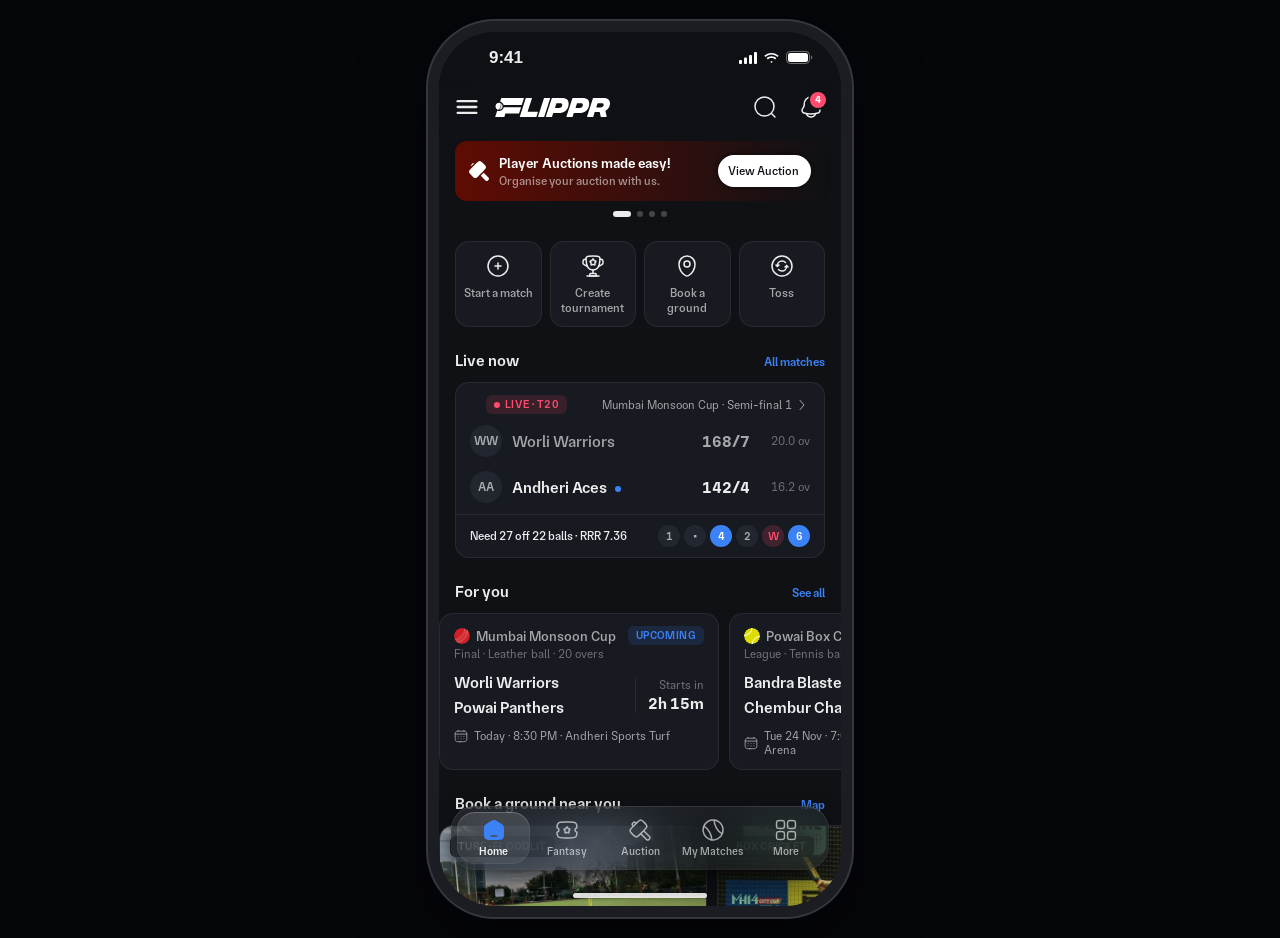
==== index.html @ e6b55e7e "Flippr Home redesign (dark) + v1 replica, static demo" ====
<!doctype html>
<html lang="en">
<head>
<meta charset="utf-8">
<meta name="viewport" content="width=device-width, initial-scale=1, viewport-fit=cover">
<meta name="theme-color" content="#0F1115">
<title>Flippr</title>
<script>if(location.search.includes('shot'))document.documentElement.classList.add('shot')</script>
<link rel="stylesheet" href="css/base.css">
<link rel="stylesheet" href="css/home.css">
</head>
<body>
<div class="stage"><div class="phone"><div class="screen" id="screen">

  <!-- views: each fragment is loaded from screens/<name>.html -->
  <main class="view" id="v-home" data-title="" data-src="screens/home.html"></main>

  <header class="header" id="header">
    <div class="hrow">
      <button class="hbtn menu" id="menuBtn" aria-label="Open menu"><i class="ic" style="--m:url(../icons/Menu.svg)"></i></button>
      <button class="hbtn hback" id="backBtn" aria-label="Back"><i class="ic" style="--m:url(../icons/alt-arrow-left-linear.svg)"></i></button>
      <img class="hlogo" id="hLogo" src="img/flippr-logo-white.svg" alt="FLIPPR">
      <span class="htitle" id="hTitle" hidden></span>
      <span class="hgrow"></span>
      <button class="hbtn" aria-label="Search"><i class="ic" style="--m:url(../icons/Search.svg)"></i></button>
      <button class="hbtn" aria-label="Notifications"><i class="ic" style="--m:url(../icons/Bell.svg)"></i><span class="badge num">4</span></button>
    </div>
  </header>

  <div class="statusbar" aria-hidden="true">
    <span class="sb-time">9:41</span>
    <span class="sb-right">
      <svg width="18" height="12" viewBox="0 0 18 12"><rect x="0" y="8" width="3" height="4" rx="1" fill="#fff"/><rect x="5" y="5.5" width="3" height="6.5" rx="1" fill="#fff"/><rect x="10" y="3" width="3" height="9" rx="1" fill="#fff"/><rect x="15" y="0" width="3" height="12" rx="1" fill="#fff"/></svg>
      <svg width="17" height="12" viewBox="0 0 17 12"><path fill="#fff" d="M8.5 2.6c2.3 0 4.4.9 6 2.4l1.2-1.2C13.8 1.9 11.3.9 8.5.9S3.2 1.9 1.3 3.8l1.2 1.2c1.6-1.5 3.7-2.4 6-2.4zm0 3.4c1.4 0 2.6.5 3.6 1.4l1.2-1.2c-1.2-1.2-2.9-1.9-4.8-1.9s-3.6.7-4.8 1.9l1.2 1.2c1-.9 2.2-1.4 3.6-1.4zm0 3.3c.5 0 1 .2 1.3.5L8.5 11.1 7.2 9.8c.3-.3.8-.5 1.3-.5z"/></svg>
      <svg width="27" height="13" viewBox="0 0 27 13"><rect x=".5" y=".5" width="23" height="12" rx="3.8" fill="none" stroke="#fff" stroke-opacity=".4"/><rect x="2" y="2" width="20" height="9" rx="2.5" fill="#fff"/><path d="M25 4.5v4c.8-.3 1.3-1.1 1.3-2s-.5-1.7-1.3-2z" fill="#fff" fill-opacity=".4"/></svg>
    </span>
  </div>

  <div class="navwrap">
    <nav class="navbar" id="navbar">
      <span class="nav-ind" id="navInd"></span>
      <a class="nav-item" href="#home" data-i="0"><i class="ic o" style="--m:url(../icons/Home.svg)"></i><i class="ic f" style="--m:url(../icons/FilledHome.svg)"></i><span>Home</span></a>
      <a class="nav-item" href="#fantasy" data-i="1"><i class="ic o" style="--m:url(../icons/Fantsy.svg)"></i><i class="ic f" style="--m:url(../icons/FilledFantasy.svg)"></i><span>Fantasy</span></a>
      <a class="nav-item" href="#auction" data-i="2"><i class="ic o" style="--m:url(../icons/Auction.svg)"></i><i class="ic f" style="--m:url(../icons/Auction_Filled.svg)"></i><span>Auction</span></a>
      <a class="nav-item" href="#matches" data-i="3"><i class="ic o" style="--m:url(../icons/MyMatches.svg)"></i><i class="ic f" style="--m:url(../icons/FilledMyMatches.svg)"></i><span>My Matches</span></a>
      <a class="nav-item" href="#more" data-i="4"><i class="ic o" style="--m:url(../icons/widget-linear.svg)"></i><i class="ic f" style="--m:url(../icons/widget-bold.svg)"></i><span>More</span></a>
    </nav>
  </div>

  <div class="scrim" id="scrim"></div>
  <aside class="drawer" id="drawer" data-src="screens/drawer.html"></aside>
  <div class="toast" id="toast"></div>
  <div class="home-indicator" aria-hidden="true"></div>
</div></div></div>
<script src="js/app.js"></script>
</body>
</html>
---- css/base.css ----
@font-face{font-family:"TASA";src:url(../fonts/TASAOrbiterText-Regular.otf) format("opentype");font-weight:400;font-display:block}
@font-face{font-family:"TASA";src:url(../fonts/TASAOrbiterText-Medium.otf) format("opentype");font-weight:500;font-display:block}
@font-face{font-family:"TASA";src:url(../fonts/TASAOrbiterText-SemiBold.otf) format("opentype");font-weight:600;font-display:block}
@font-face{font-family:"TASA";src:url(../fonts/TASAOrbiterText-Bold.otf) format("opentype");font-weight:700;font-display:block}
:root{
  /* 3 elevation levels (dark) */
  --l0:#0F1115; --l1:#171A21; --l2:#22262F;
  --line:rgba(255,255,255,.07);
  --t1:rgba(255,255,255,.92); --t2:rgba(255,255,255,.62); --t3:rgba(255,255,255,.40);
  /* ONE accent (app dark-mode primary) + semantic status only */
  --accent:#3B82F6; --accent-soft:rgba(59,130,246,.14);
  --live:#FF4C6E; --won:#38C793;
  /* 4-size type scale */
  --fs-s:12px; --fs-m:14px; --fs-l:16px; --fs-xl:22px;
  /* tight radii */
  --r-s:6px; --r-m:10px; --r-l:14px;
  --top:47px; --bottom:34px;
}
*{box-sizing:border-box;margin:0;padding:0}
html,body{height:100%}
body{background:#05060A;font-family:"TASA",system-ui,sans-serif;color:var(--t1);font-size:var(--fs-m);-webkit-font-smoothing:antialiased;-webkit-tap-highlight-color:transparent}
a{color:inherit;text-decoration:none} button{font:inherit;color:inherit;background:none;border:0;cursor:pointer} img{display:block}
.num{font-variant-numeric:tabular-nums lining-nums}
.stage{min-height:100%;display:flex;align-items:center;justify-content:center;padding:32px 16px}
.phone{width:402px;height:874px;border-radius:56px;position:relative;box-shadow:0 0 0 11px #1b1d22,0 0 0 13px #34373e,0 30px 80px rgba(0,0,0,.6)}
.screen{position:absolute;inset:0;border-radius:56px;overflow:hidden;background:var(--l0);isolation:isolate}
@media (max-width:500px){body{background:var(--l0)}.stage{padding:0;display:block;height:100%}.phone{width:100%;height:100%;border-radius:0;box-shadow:none}.screen{border-radius:0}.statusbar,.home-indicator{display:none}:root{--top:max(env(safe-area-inset-top),12px);--bottom:max(env(safe-area-inset-bottom),8px)}}
html.shot .stage{padding:0;display:block} html.shot .phone,html.shot .screen{border-radius:0;box-shadow:none}
.statusbar{position:absolute;top:0;left:0;right:0;height:47px;z-index:40;display:flex;align-items:center;justify-content:space-between;padding:4px 28px 0 50px;font-family:-apple-system,"SF Pro Text","Helvetica Neue",sans-serif;pointer-events:none}
.sb-time{font-size:17px;font-weight:600}.sb-right{display:flex;gap:6px;align-items:center}
.home-indicator{position:absolute;bottom:8px;left:50%;transform:translateX(-50%);width:134px;height:5px;border-radius:3px;background:rgba(255,255,255,.85);z-index:41}
/* icon: <i class="ic" style="--m:url(icons/NAME.svg)"></i> — tinted by currentColor */
.ic{display:inline-block;flex:none;width:20px;height:20px;background:currentColor;-webkit-mask:var(--m) center/contain no-repeat;mask:var(--m) center/contain no-repeat}
.ic.s14{width:14px;height:14px}.ic.s16{width:16px;height:16px}.ic.s24{width:24px;height:24px}
/* views */
.view{position:absolute;inset:0;overflow-y:auto;overflow-x:hidden;scrollbar-width:none;display:none;padding:calc(var(--top) + 56px) 0 calc(var(--bottom) + 104px)}
.view::-webkit-scrollbar{display:none}
.view.on{display:block;animation:vfade .18s ease-out}
@keyframes vfade{from{opacity:.4}to{opacity:1}}
/* glass header */
.header{position:absolute;top:0;left:0;right:0;z-index:30;padding-top:var(--top);background:linear-gradient(to bottom,rgba(15,17,21,.94),rgba(15,17,21,.72));backdrop-filter:blur(20px) saturate(1.4);-webkit-backdrop-filter:blur(20px) saturate(1.4);border-bottom:1px solid transparent;transition:border-color .2s}
.header.scrolled{border-bottom-color:var(--line)}
.hrow{height:56px;display:flex;align-items:center;padding:0 8px 0 6px;gap:2px}
.hbtn{width:44px;height:44px;border-radius:50%;display:flex;align-items:center;justify-content:center;position:relative;color:var(--t1);flex:none}
.hbtn .ic{width:24px;height:24px}.hbtn.menu .ic{width:28px;height:28px}
.hbtn .badge{position:absolute;top:7px;right:7px;min-width:16px;height:16px;padding:0 4px;border-radius:8px;background:var(--live);color:#fff;font-size:10px;font-weight:700;line-height:16px;text-align:center;box-shadow:0 0 0 2px var(--l0)}
.hlogo{height:19px;margin-left:4px}.htitle{font-size:var(--fs-xl);font-weight:700;margin-left:4px}.hgrow{flex:1}
.hback{display:none}.header.sub .hback{display:flex}.header.sub .menu{display:none}
/* shared building blocks (use these in every screen) */
.sec{margin-top:24px}
.sec-h{display:flex;align-items:baseline;justify-content:space-between;padding:0 16px;margin-bottom:12px}
.sec-h h2{font-size:var(--fs-l);font-weight:600}
.sec-h a{font-size:var(--fs-s);font-weight:600;color:var(--accent)}
.hscroll{display:flex;gap:10px;overflow-x:auto;padding:0 16px;scroll-snap-type:x mandatory;scrollbar-width:none}
.hscroll::-webkit-scrollbar{display:none}.hscroll>*{scroll-snap-align:start;flex:none}.hscroll::after{content:"";flex:0 0 6px}
.card{background:var(--l1);border-radius:var(--r-l);border:1px solid var(--line)}
.raised{background:var(--l2)}
.meta{font-size:var(--fs-s);color:var(--t2)}.muted{color:var(--t3)}.pad{padding:0 16px}
.pill{display:inline-flex;align-items:center;gap:5px;padding:3px 8px;border-radius:var(--r-s);font-size:11px;font-weight:600;letter-spacing:.4px;background:var(--accent-soft);color:var(--accent)}
.pill.live{background:rgba(255,76,110,.14);color:var(--live)}
.pill.live::before{content:"";width:6px;height:6px;border-radius:50%;background:currentColor;animation:pulse 1.6s ease-in-out infinite}
.pill.done{background:rgba(56,199,147,.14);color:var(--won)}
@keyframes pulse{50%{opacity:.35}}
.btn{display:inline-flex;align-items:center;justify-content:center;gap:6px;height:36px;padding:0 14px;border-radius:var(--r-m);background:var(--accent);color:#fff;font-size:var(--fs-m);font-weight:600}
.btn.ghost{background:var(--l2);color:var(--t1)}.btn.sm{height:30px;padding:0 12px;font-size:var(--fs-s)}
.btn.block{display:flex;width:calc(100% - 32px);margin:0 16px}
.chips{display:flex;gap:8px;padding:0 16px;overflow-x:auto;scrollbar-width:none}
.chips button{flex:none;height:32px;padding:0 14px;border-radius:16px;background:var(--l1);border:1px solid var(--line);font-size:var(--fs-s);font-weight:600;color:var(--t2)}
.chips button.on{background:var(--t1);color:var(--l0);border-color:transparent}
.seg{display:flex;margin:0 16px;padding:3px;border-radius:var(--r-m);background:var(--l1);border:1px solid var(--line)}
.seg button{flex:1;height:34px;border-radius:8px;font-size:var(--fs-m);font-weight:600;color:var(--t2)}.seg button.on{background:var(--l2);color:var(--t1)}
.list{margin:0 16px;overflow:hidden}
.row{display:flex;align-items:center;gap:12px;padding:12px 14px}.row+.row{border-top:1px solid var(--line)}
.row .lead{width:40px;height:40px;border-radius:var(--r-m);background:var(--l2);display:flex;align-items:center;justify-content:center;flex:none;color:var(--t1)}
.row .lead.round{border-radius:50%;overflow:hidden}.row .lead img{width:100%;height:100%;object-fit:cover}
.row .mid{flex:1;min-width:0}
.row .mid b{display:block;font-size:var(--fs-m);font-weight:600;white-space:nowrap;overflow:hidden;text-overflow:ellipsis}
.row .mid span{display:block;font-size:var(--fs-s);color:var(--t2);margin-top:2px;white-space:nowrap;overflow:hidden;text-overflow:ellipsis}
.row .end{text-align:right;flex:none}.row .end b{display:block;font-size:var(--fs-m);font-weight:600}.row .end span{display:block;font-size:var(--fs-s);color:var(--t2);margin-top:2px}
.row .chev{color:var(--t3)}
.ini{width:32px;height:32px;border-radius:50%;background:var(--l2);display:flex;align-items:center;justify-content:center;font-size:var(--fs-s);font-weight:600;color:var(--t2);flex:none}
/* floating liquid-glass navbar */
.navwrap{position:absolute;left:12px;right:12px;bottom:calc(var(--bottom) + 2px);z-index:35}
.navbar{position:relative;height:64px;border-radius:24px;display:flex;align-items:stretch;padding:6px;isolation:isolate;
  background:linear-gradient(180deg,rgba(255,255,255,.10),rgba(255,255,255,.03) 45%,rgba(255,255,255,.05));
  backdrop-filter:blur(22px) saturate(1.8);-webkit-backdrop-filter:blur(22px) saturate(1.8);
  box-shadow:inset 0 1px 0 rgba(255,255,255,.18),inset 0 0 0 1px rgba(255,255,255,.08),0 18px 40px -12px rgba(0,0,0,.85),0 2px 10px rgba(0,0,0,.35)}
.navbar::before{content:"";position:absolute;inset:0;border-radius:inherit;background:rgba(18,20,26,.55);z-index:-1}
.nav-ind{position:absolute;top:6px;bottom:6px;left:6px;width:calc((100% - 12px)/5);border-radius:18px;background:linear-gradient(180deg,rgba(255,255,255,.14),rgba(255,255,255,.06));box-shadow:inset 0 1px 0 rgba(255,255,255,.16),inset 0 0 0 1px rgba(255,255,255,.06);transition:transform .38s cubic-bezier(.3,1.35,.5,1)}
.nav-item{position:relative;flex:1;display:flex;flex-direction:column;align-items:center;justify-content:center;gap:3px;color:var(--t2);font-size:11px;font-weight:500}
.nav-item .ic{width:24px;height:24px}.nav-item .ic.f{display:none}
.nav-item.on{color:var(--t1);font-weight:600}.nav-item.on .ic.o{display:none}.nav-item.on .ic.f{display:inline-block;color:var(--accent)}
/* drawer */
.scrim{position:absolute;inset:0;z-index:50;background:rgba(0,0,0,.55);opacity:0;pointer-events:none;transition:opacity .25s}
.drawer{position:absolute;top:0;bottom:0;left:0;width:304px;z-index:51;background:var(--l1);border-right:1px solid var(--line);transform:translateX(-102%);transition:transform .3s cubic-bezier(.2,.8,.2,1);overflow-y:auto;scrollbar-width:none;padding:calc(var(--top) + 12px) 0 calc(var(--bottom) + 16px)}
.drawer::-webkit-scrollbar{display:none}
.drawer-open .scrim{opacity:1;pointer-events:auto}.drawer-open .drawer{transform:none}
.toast{position:absolute;left:50%;bottom:calc(var(--bottom) + 84px);transform:translate(-50%,8px);z-index:60;padding:10px 14px;border-radius:var(--r-m);background:var(--l2);border:1px solid var(--line);font-size:var(--fs-s);font-weight:500;opacity:0;pointer-events:none;transition:opacity .2s,transform .2s;white-space:nowrap}
.toast.on{opacity:1;transform:translate(-50%,0)}
@media (max-width:500px){.statusbar,.home-indicator{display:none}}
---- css/home.css ----
/* ---------- banner carousel: existing app banner style, 60px, all same size ---------- */
.carousel{margin-top:6px}
.slides{display:flex;overflow-x:auto;scroll-snap-type:x mandatory;scrollbar-width:none}
.slides::-webkit-scrollbar{display:none}
.slide{flex:0 0 100%;scroll-snap-align:center;scroll-snap-stop:always;padding:0 16px}
.banner{display:flex;align-items:center;height:60px;padding:0 14px 0 12px;border-radius:12px;box-shadow:0 2px 4px rgba(0,0,0,.25)}
.banner .bi{width:24px;height:24px;background:#fff}
.banner .bt{flex:1;min-width:0;margin:0 8px}
.banner .b1{font-size:var(--fs-m);font-weight:600;line-height:20px;color:#fff;white-space:nowrap;overflow:hidden;text-overflow:ellipsis}
.banner .b2{font-size:var(--fs-s);font-weight:500;line-height:16px;color:rgba(255,255,255,.55);white-space:nowrap;overflow:hidden;text-overflow:ellipsis}
.banner .bb{flex:none;padding:8px 12px 8px 10px;border-radius:24px;background:#fff;color:#0E1015;font-size:var(--fs-s);font-weight:500;line-height:16px;box-shadow:0 0 4px 1px rgba(0,0,0,.5)}
.bn-auction{background:linear-gradient(to right,#5F0C02,#0F1115)}
.bn-fantasy{background:linear-gradient(to right,#0B4A2C,#0F1115)}
.bn-hisaab{background:linear-gradient(to right,#0A3592,#0F1115)}
.bn-ai{background:linear-gradient(to right,#3A1B6E,#0F1115)}
.dots{display:flex;justify-content:center;gap:6px;margin-top:10px}
.dots i{width:6px;height:6px;border-radius:3px;background:rgba(255,255,255,.22);transition:width .25s,background .25s}
.dots i.on{width:18px;background:var(--t1)}

/* ---------- quick actions ---------- */
.qa{display:grid;grid-template-columns:repeat(4,1fr);gap:8px;padding:0 16px}
.qa a{display:flex;flex-direction:column;align-items:center;gap:8px;padding:12px 4px 10px;font-size:var(--fs-s);font-weight:500;color:var(--t2);text-align:center;line-height:15px}
.qa .ic{width:24px;height:24px;color:var(--t1)}

/* ---------- live scorecard ---------- */
.live{margin:0 16px;overflow:hidden}
.live-top{display:flex;align-items:center;justify-content:space-between;gap:8px;padding:12px 14px 4px}
.live-top .meta{display:flex;align-items:center;gap:2px;min-width:0;white-space:nowrap;overflow:hidden}
.trow{display:flex;align-items:center;gap:10px;padding:7px 14px}
.trow .nm{flex:1;min-width:0;font-size:var(--fs-l);font-weight:500;color:var(--t2);white-space:nowrap;overflow:hidden;text-overflow:ellipsis}
.trow.bat .nm{color:var(--t1);font-weight:600}
.trow.bat .nm::after{content:"";display:inline-block;width:6px;height:6px;border-radius:50%;background:var(--accent);margin-left:8px;vertical-align:middle}
.sc{font-size:var(--fs-l);font-weight:700;color:var(--t2)} .trow.bat .sc{color:var(--t1)}
.ov{font-size:var(--fs-s);color:var(--t3);width:50px;text-align:right}
.live-foot{display:flex;align-items:center;justify-content:space-between;gap:8px;padding:10px 14px;margin-top:4px;border-top:1px solid var(--line)}
.live-foot .eq{font-size:var(--fs-s);color:var(--t1);font-weight:500}
.balls{display:flex;gap:4px}
.balls span{width:22px;height:22px;border-radius:50%;background:var(--l2);font-size:11px;font-weight:600;display:flex;align-items:center;justify-content:center;color:var(--t2)}
.balls .b4,.balls .b6{background:var(--accent);color:#fff}
.balls .bw{background:rgba(255,76,110,.18);color:var(--live)}

/* ---------- upcoming match cards ---------- */
.mc{width:280px;padding:12px 14px}
.mc-top{display:flex;align-items:center;gap:6px}
.mc-top img{width:16px;height:16px}
.mc-top .tn{flex:1;min-width:0;font-size:var(--fs-m);font-weight:500;color:var(--t2);white-space:nowrap;overflow:hidden;text-overflow:ellipsis}
.mc .tags{font-size:var(--fs-s);color:var(--t3);margin-top:2px}
.mc-body{display:flex;align-items:center;margin-top:12px}
.mc-teams{flex:1;min-width:0}
.mc-teams div{font-size:var(--fs-l);font-weight:600;white-space:nowrap;overflow:hidden;text-overflow:ellipsis}
.mc-teams div+div{margin-top:6px}
.mc-cd{text-align:right;padding-left:12px;border-left:1px solid var(--line);margin-left:12px}
.mc-cd .k{font-size:var(--fs-s);color:var(--t3)} .mc-cd .v{font-size:var(--fs-l);font-weight:700;margin-top:2px}
.mc .when{display:flex;align-items:center;gap:6px;margin-top:12px;font-size:var(--fs-s);color:var(--t2)}

/* ---------- near you: bookable slots ---------- */
.venue{width:268px;overflow:hidden}
.venue .ph{position:relative;height:132px;background:var(--l2)}
.venue .ph img{width:100%;height:100%;object-fit:cover}
.chip-ov{position:absolute;left:10px;top:10px;padding:4px 8px;border-radius:var(--r-s);background:rgba(10,11,14,.78);font-size:11px;font-weight:600;letter-spacing:.3px}
.venue .vb{padding:12px}
.venue .vn{display:flex;justify-content:space-between;align-items:baseline;gap:8px;font-size:var(--fs-l);font-weight:600}
.venue .vn span{white-space:nowrap;overflow:hidden;text-overflow:ellipsis}
.venue .vn .num{font-size:var(--fs-m);flex:none}
.venue .vn .num small{font-size:var(--fs-s);color:var(--t3);font-weight:500}
.venue .vm{font-size:var(--fs-s);color:var(--t2);margin-top:2px}
.slots{display:flex;gap:6px;margin-top:10px}
.slots button{padding:6px 9px;border-radius:var(--r-s);background:var(--l2);font-size:var(--fs-s);font-weight:600;color:var(--t1)}
.slots button[disabled]{color:var(--t3);text-decoration:line-through;cursor:default}
.slots button.sel{background:var(--accent);color:#fff}

/* ---------- AI highlights ---------- */
.hl{width:136px;height:184px;border-radius:var(--r-l);overflow:hidden;position:relative;background:var(--l1)}
.hl img{width:100%;height:100%;object-fit:cover}
.hl::after{content:"";position:absolute;inset:0;background:linear-gradient(to top,rgba(0,0,0,.85),rgba(0,0,0,0) 58%)}
.hl .cap{position:absolute;left:10px;right:10px;bottom:10px;z-index:1}
.hl .cap b{display:block;font-size:var(--fs-s);font-weight:600;line-height:15px}
.hl .cap span{display:block;font-size:11px;color:rgba(255,255,255,.65);margin-top:2px}
.hl .dur{position:absolute;top:8px;left:8px;z-index:1;display:flex;align-items:center;gap:3px;padding:3px 6px 3px 4px;border-radius:var(--r-s);background:rgba(0,0,0,.62);font-size:11px;font-weight:600}
.hl .dur .ic{width:12px;height:12px}
.hl.make{display:flex;flex-direction:column;justify-content:space-between;padding:12px;border:1px solid var(--line)}
.hl.make::after{display:none}
.hl.make>.ic{width:28px;height:28px;color:var(--accent)}
.hl.make b{font-size:var(--fs-m);font-weight:600;line-height:19px;display:block}
.hl.make span{font-size:var(--fs-s);color:var(--t2);line-height:16px;display:block;margin-top:4px}
.hl.make em{font-style:normal;font-size:var(--fs-s);font-weight:600;color:var(--accent)}

/* ---------- tournaments ---------- */
.tour .lead{color:var(--accent)}
.tour .end b{font-size:var(--fs-m)}
.tour .end span.left{color:var(--accent);font-weight:600}

/* ---------- players ---------- */
.pl{width:132px;padding:14px 10px 12px;display:flex;flex-direction:column;align-items:center;text-align:center}
.pl img{width:64px;height:64px;border-radius:50%;object-fit:cover;box-shadow:0 0 0 1px var(--line)}
.pl b{font-size:var(--fs-m);font-weight:600;margin-top:10px;white-space:nowrap;overflow:hidden;text-overflow:ellipsis;width:100%}
.pl span{font-size:var(--fs-s);color:var(--t2);margin-top:2px}
.follow{margin-top:12px;width:100%;height:30px;border-radius:var(--r-m);border:1px solid var(--accent);color:var(--accent);font-size:var(--fs-s);font-weight:600;display:flex;align-items:center;justify-content:center;gap:4px;transition:background .15s,color .15s}
.follow.on{background:var(--accent);color:#fff}

/* ---------- circle feed ---------- */
.feed .lead.round{width:36px;height:36px}
.feed .mid p{font-size:var(--fs-m);line-height:19px;color:var(--t2)}
.feed .mid p b{display:inline;color:var(--t1);font-weight:600}
.feed .t{font-size:var(--fs-s);color:var(--t3);align-self:flex-start;margin-top:2px}

/* ---------- drawer ---------- */
.dr-head{display:flex;align-items:center;gap:12px;padding:0 16px 16px}
.dr-head img{width:56px;height:56px;border-radius:50%;object-fit:cover}
.dr-head b{display:block;font-size:var(--fs-l);font-weight:600}
.dr-head span{display:block;font-size:var(--fs-s);color:var(--t2);margin-top:2px}
.dr-head a{display:inline-flex;align-items:center;gap:2px;margin-top:6px;font-size:var(--fs-s);font-weight:600;color:var(--accent)}
.complete{margin:0 16px 12px;padding:12px;border-radius:var(--r-m);background:var(--l2)}
.complete .t{display:flex;justify-content:space-between;font-size:var(--fs-s);font-weight:600}
.complete p{font-size:var(--fs-s);color:var(--t2);margin-top:4px}
.bar{height:4px;border-radius:2px;background:rgba(255,255,255,.1);margin-top:8px;overflow:hidden}
.bar i{display:block;height:100%;background:var(--accent);border-radius:2px}
.dr-sec{padding:6px 0;border-top:1px solid var(--line)}
.dr-sec h6{font-size:11px;font-weight:600;letter-spacing:.6px;color:var(--t3);padding:10px 20px 4px;text-transform:uppercase}
.dr-item{display:flex;align-items:center;gap:14px;padding:11px 20px;font-size:var(--fs-m);font-weight:500}
.dr-item .ic{color:var(--t2)}
.dr-item em{margin-left:auto;font-style:normal;font-size:var(--fs-s);color:var(--t3)}
.dr-item em.acc{color:var(--accent);font-weight:600}
.dr-item.out,.dr-item.out .ic{color:var(--live)}
.ver{padding:10px 20px 0;font-size:var(--fs-s);color:var(--t3)}
.bn-fantasy,.bn-hisaab,.bn-ai{background:linear-gradient(to right,#0A3592,#0F1115)}
@media(prefers-reduced-motion:reduce){*,*::before,*::after{animation:none!important;transition:none!important;scroll-behavior:auto!important}}
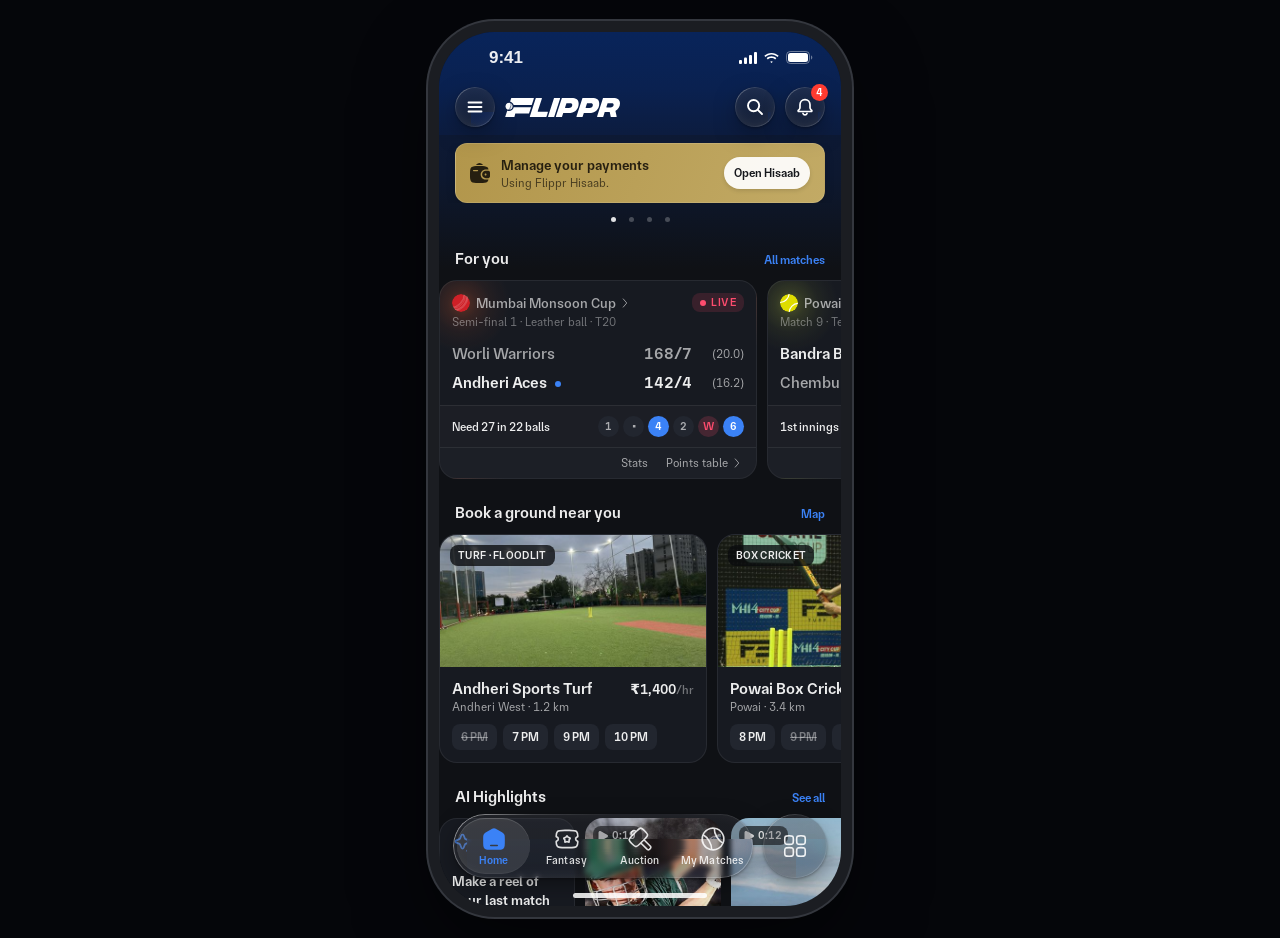
==== commit b51b46e7: "Home pass 3: iOS 26 split glass tab bar, glass header buttons, gradient header, coloured banners, Fo" ====
--- a/index.html
+++ b/index.html
@@ -3,8 +3,9 @@
 <head>
 <meta charset="utf-8">
 <meta name="viewport" content="width=device-width, initial-scale=1, viewport-fit=cover">
-<meta name="theme-color" content="#0F1115">
+<meta name="theme-color" content="#08245A">
 <title>Flippr</title>
+<link rel="icon" href="data:,">
 <script>if(location.search.includes('shot'))document.documentElement.classList.add('shot')</script>
 <link rel="stylesheet" href="css/base.css">
 <link rel="stylesheet" href="css/home.css">
@@ -17,13 +18,16 @@
 
   <header class="header" id="header">
     <div class="hrow">
-      <button class="hbtn menu" id="menuBtn" aria-label="Open menu"><i class="ic" style="--m:url(../icons/Menu.svg)"></i></button>
-      <button class="hbtn hback" id="backBtn" aria-label="Back"><i class="ic" style="--m:url(../icons/alt-arrow-left-linear.svg)"></i></button>
+      <!-- iOS 26 bar buttons: SF Symbols-style glyphs (line.3.horizontal, magnifyingglass, bell) in glass circles -->
+      <button class="hbtn glass menu" id="menuBtn" aria-label="Open menu" data-lens="14" data-edge="12" data-blur="1.6"><svg viewBox="0 0 20 20" fill="none" stroke="currentColor" stroke-width="1.8" stroke-linecap="round"><path d="M3.5 5.5h13M3.5 10h13M3.5 14.5h13"/></svg></button>
+      <button class="hbtn glass hback" id="backBtn" aria-label="Back" data-lens="14" data-edge="12" data-blur="1.6"><svg viewBox="0 0 20 20" fill="none" stroke="currentColor" stroke-width="2" stroke-linecap="round" stroke-linejoin="round"><path d="M12.5 3.5 6 10l6.5 6.5"/></svg></button>
       <img class="hlogo" id="hLogo" src="img/flippr-logo-white.svg" alt="FLIPPR">
       <span class="htitle" id="hTitle" hidden></span>
       <span class="hgrow"></span>
-      <button class="hbtn" aria-label="Search"><i class="ic" style="--m:url(../icons/Search.svg)"></i></button>
-      <button class="hbtn" aria-label="Notifications"><i class="ic" style="--m:url(../icons/Bell.svg)"></i><span class="badge num">4</span></button>
+      <div class="hacts">
+        <button class="hbtn glass" aria-label="Search" data-lens="14" data-edge="12" data-blur="1.6"><svg viewBox="0 0 20 20" fill="none" stroke="currentColor" stroke-width="1.9" stroke-linecap="round"><circle cx="8.6" cy="8.6" r="5.6"/><path d="m12.8 12.8 4.2 4.2"/></svg></button>
+        <button class="hbtn glass" aria-label="Notifications" data-lens="14" data-edge="12" data-blur="1.6"><svg viewBox="0 0 20 20" fill="none" stroke="currentColor" stroke-width="1.7" stroke-linejoin="round" stroke-linecap="round"><path d="M10 2.6c-2.9 0-5 2.2-5 5.1v2.9c0 .7-.3 1.4-.8 1.9l-.9.9c-.4.4-.1 1.1.5 1.1h12.4c.6 0 .9-.7.5-1.1l-.9-.9c-.5-.5-.8-1.2-.8-1.9V7.7c0-2.9-2.1-5.1-5-5.1z"/><path d="M8 16.4c.3.9 1.1 1.5 2 1.5s1.7-.6 2-1.5"/></svg><span class="badge num">4</span></button>
+      </div>
     </div>
   </header>
 
@@ -37,14 +41,16 @@
   </div>
 
   <div class="navwrap">
-    <nav class="navbar" id="navbar">
+    <nav class="navbar glass" id="navbar" data-lens="30" data-edge="22" data-blur="2.4">
       <span class="nav-ind" id="navInd"></span>
       <a class="nav-item" href="#home" data-i="0"><i class="ic o" style="--m:url(../icons/Home.svg)"></i><i class="ic f" style="--m:url(../icons/FilledHome.svg)"></i><span>Home</span></a>
       <a class="nav-item" href="#fantasy" data-i="1"><i class="ic o" style="--m:url(../icons/Fantsy.svg)"></i><i class="ic f" style="--m:url(../icons/FilledFantasy.svg)"></i><span>Fantasy</span></a>
       <a class="nav-item" href="#auction" data-i="2"><i class="ic o" style="--m:url(../icons/Auction.svg)"></i><i class="ic f" style="--m:url(../icons/Auction_Filled.svg)"></i><span>Auction</span></a>
       <a class="nav-item" href="#matches" data-i="3"><i class="ic o" style="--m:url(../icons/MyMatches.svg)"></i><i class="ic f" style="--m:url(../icons/FilledMyMatches.svg)"></i><span>My Matches</span></a>
-      <a class="nav-item" href="#more" data-i="4"><i class="ic o" style="--m:url(../icons/widget-linear.svg)"></i><i class="ic f" style="--m:url(../icons/widget-bold.svg)"></i><span>More</span></a>
+
     </nav>
+    <!-- iOS 26 split tab bar: separate glass circle on the trailing side -->
+    <a class="nav-more glass" href="#more" aria-label="More" data-lens="22" data-edge="20" data-blur="2.4"><i class="ic" style="--m:url(../icons/widget-linear.svg)"></i></a>
   </div>
 
   <div class="scrim" id="scrim"></div>
@@ -53,5 +59,6 @@
   <div class="home-indicator" aria-hidden="true"></div>
 </div></div></div>
 <script src="js/app.js"></script>
+<script src="js/glass.js"></script>
 </body>
 </html>
--- a/css/base.css
+++ b/css/base.css
@@ -12,8 +12,8 @@
   --live:#FF4C6E; --won:#38C793;
   /* 4-size type scale */
   --fs-s:12px; --fs-m:14px; --fs-l:16px; --fs-xl:22px;
-  /* tight radii */
-  --r-s:6px; --r-m:10px; --r-l:14px;
+  /* radii (bumped a step: 8/12/18) */
+  --r-s:8px; --r-m:12px; --r-l:18px;
   --top:47px; --bottom:34px;
 }
 *{box-sizing:border-box;margin:0;padding:0}
@@ -38,13 +38,16 @@
 .view.on{display:block;animation:vfade .18s ease-out}
 @keyframes vfade{from{opacity:.4}to{opacity:1}}
 /* glass header */
-.header{position:absolute;top:0;left:0;right:0;z-index:30;padding-top:var(--top);background:linear-gradient(to bottom,rgba(15,17,21,.94),rgba(15,17,21,.72));backdrop-filter:blur(20px) saturate(1.4);-webkit-backdrop-filter:blur(20px) saturate(1.4);border-bottom:1px solid transparent;transition:border-color .2s}
-.header.scrolled{border-bottom-color:var(--line)}
-.hrow{height:56px;display:flex;align-items:center;padding:0 8px 0 6px;gap:2px}
-.hbtn{width:44px;height:44px;border-radius:50%;display:flex;align-items:center;justify-content:center;position:relative;color:var(--t1);flex:none}
-.hbtn .ic{width:24px;height:24px}.hbtn.menu .ic{width:28px;height:28px}
-.hbtn .badge{position:absolute;top:7px;right:7px;min-width:16px;height:16px;padding:0 4px;border-radius:8px;background:var(--live);color:#fff;font-size:10px;font-weight:700;line-height:16px;text-align:center;box-shadow:0 0 0 2px var(--l0)}
-.hlogo{height:19px;margin-left:4px}.htitle{font-size:var(--fs-xl);font-weight:700;margin-left:4px}.hgrow{flex:1}
+.header{position:absolute;top:0;left:0;right:0;z-index:30;padding-top:var(--top);background:linear-gradient(180deg,#08245A 0%,#0A2150 55%,#0C1C3F 100%);transition:box-shadow .2s}
+.header.scrolled{box-shadow:0 1px 0 rgba(255,255,255,.06),0 10px 24px -12px rgba(0,0,0,.6)}
+/* scroll-under tail: continues the header blue into the page and scrolls away (AppGradients.headerHomeScrollUnder, dark) */
+#v-home{background:linear-gradient(180deg,#0C1C3F 0,#0D1830 calc(var(--top) + 96px),#0F1115 calc(var(--top) + 190px)) no-repeat;background-attachment:local}
+.hrow{height:56px;display:flex;align-items:center;padding:0 16px;gap:10px}
+.hbtn{width:40px;height:40px;border-radius:50%;display:flex;align-items:center;justify-content:center;position:relative;color:#fff;flex:none}
+.hbtn svg{width:20px;height:20px;display:block}
+.hbtn .badge{position:absolute;top:-3px;right:-3px;min-width:17px;height:17px;padding:0 5px;border-radius:9px;background:#FF3B30;color:#fff;font-size:11px;font-weight:600;line-height:17px;text-align:center;z-index:3}
+.hacts{display:flex;gap:10px}
+.hlogo{height:19px}.htitle{font-size:var(--fs-xl);font-weight:700;margin-left:4px}.hgrow{flex:1}
 .hback{display:none}.header.sub .hback{display:flex}.header.sub .menu{display:none}
 /* shared building blocks (use these in every screen) */
 .sec{margin-top:24px}
@@ -79,22 +82,37 @@
 .row .end{text-align:right;flex:none}.row .end b{display:block;font-size:var(--fs-m);font-weight:600}.row .end span{display:block;font-size:var(--fs-s);color:var(--t2);margin-top:2px}
 .row .chev{color:var(--t3)}
 .ini{width:32px;height:32px;border-radius:50%;background:var(--l2);display:flex;align-items:center;justify-content:center;font-size:var(--fs-s);font-weight:600;color:var(--t2);flex:none}
-/* floating liquid-glass navbar */
-.navwrap{position:absolute;left:12px;right:12px;bottom:calc(var(--bottom) + 2px);z-index:35}
-.navbar{position:relative;height:64px;border-radius:24px;display:flex;align-items:stretch;padding:6px;isolation:isolate;
-  background:linear-gradient(180deg,rgba(255,255,255,.10),rgba(255,255,255,.03) 45%,rgba(255,255,255,.05));
-  backdrop-filter:blur(22px) saturate(1.8);-webkit-backdrop-filter:blur(22px) saturate(1.8);
-  box-shadow:inset 0 1px 0 rgba(255,255,255,.18),inset 0 0 0 1px rgba(255,255,255,.08),0 18px 40px -12px rgba(0,0,0,.85),0 2px 10px rgba(0,0,0,.35)}
-.navbar::before{content:"";position:absolute;inset:0;border-radius:inherit;background:rgba(18,20,26,.55);z-index:-1}
-.nav-ind{position:absolute;top:6px;bottom:6px;left:6px;width:calc((100% - 12px)/5);border-radius:18px;background:linear-gradient(180deg,rgba(255,255,255,.14),rgba(255,255,255,.06));box-shadow:inset 0 1px 0 rgba(255,255,255,.16),inset 0 0 0 1px rgba(255,255,255,.06);transition:transform .38s cubic-bezier(.3,1.35,.5,1)}
-.nav-item{position:relative;flex:1;display:flex;flex-direction:column;align-items:center;justify-content:center;gap:3px;color:var(--t2);font-size:11px;font-weight:500}
-.nav-item .ic{width:24px;height:24px}.nav-item .ic.f{display:none}
-.nav-item.on{color:var(--t1);font-weight:600}.nav-item.on .ic.o{display:none}.nav-item.on .ic.f{display:inline-block;color:var(--accent)}
+/* ---------- iOS 26 Liquid Glass ----------
+   layers: (1) lensing backdrop: SVG displacement filter built per-element in js/glass.js (Chromium), blur+saturate fallback elsewhere
+           (2) tint  (3) specular rim: bright top-left edge, faint bottom-right, via masked gradient border
+           (4) inner glow + soft drop shadow */
+.glass{position:relative;isolation:isolate;
+  background:rgba(255,255,255,.06);
+  -webkit-backdrop-filter:blur(3px) saturate(1.7) brightness(1.06);backdrop-filter:blur(3px) saturate(1.7) brightness(1.06);
+  box-shadow:inset 0 0 14px rgba(255,255,255,.07),inset 0 -10px 18px -14px rgba(255,255,255,.18),0 8px 26px -6px rgba(0,0,0,.55),0 1px 3px rgba(0,0,0,.3)}
+.glass::before{content:"";position:absolute;inset:0;border-radius:inherit;z-index:-1;background:linear-gradient(180deg,rgba(28,30,38,.30),rgba(18,20,26,.42))}
+.glass::after{content:"";position:absolute;inset:0;border-radius:inherit;padding:1px;pointer-events:none;z-index:2;
+  background:linear-gradient(135deg,rgba(255,255,255,.62) 0%,rgba(255,255,255,.14) 22%,rgba(255,255,255,0) 45%,rgba(255,255,255,0) 62%,rgba(255,255,255,.12) 82%,rgba(255,255,255,.34) 100%);
+  -webkit-mask:linear-gradient(#000 0 0) content-box exclude,linear-gradient(#000 0 0);mask:linear-gradient(#000 0 0) content-box exclude,linear-gradient(#000 0 0)}
+.glass.lens{-webkit-backdrop-filter:var(--lens) saturate(1.7) brightness(1.06);backdrop-filter:var(--lens) saturate(1.7) brightness(1.06)}
+/* floating tab bar: capsule, like UITabBar on iOS 26 */
+.navwrap{position:absolute;left:14px;right:14px;bottom:calc(var(--bottom) - 6px);z-index:35;display:flex;gap:10px}
+.navbar{flex:1;min-width:0;height:64px;border-radius:32px;display:flex;align-items:stretch;padding:4px}
+.nav-more{flex:none;width:64px;height:64px;border-radius:50%;display:flex;align-items:center;justify-content:center;color:rgba(255,255,255,.9)}
+.nav-more .ic{width:26px;height:26px}
+.nav-ind{position:absolute;top:4px;bottom:4px;left:4px;width:calc((100% - 8px)/4);border-radius:28px;z-index:0;
+  background:rgba(255,255,255,.11);box-shadow:inset 0 1px 0 rgba(255,255,255,.14),inset 0 -1px 0 rgba(255,255,255,.04);
+  transition:transform .42s cubic-bezier(.3,1.4,.45,1)}
+.nav-item{position:relative;z-index:1;flex:1;display:flex;flex-direction:column;align-items:center;justify-content:center;gap:2px;color:rgba(255,255,255,.86);font-size:11px;font-weight:500;letter-spacing:.1px}
+.nav-item .ic{width:26px;height:26px}.nav-item .ic.f{display:none}
+.nav-item.on{color:var(--accent);font-weight:600}.nav-item.on .ic.o{display:none}.nav-item.on .ic.f{display:inline-block}
 /* drawer */
 .scrim{position:absolute;inset:0;z-index:50;background:rgba(0,0,0,.55);opacity:0;pointer-events:none;transition:opacity .25s}
 .drawer{position:absolute;top:0;bottom:0;left:0;width:304px;z-index:51;background:var(--l1);border-right:1px solid var(--line);transform:translateX(-102%);transition:transform .3s cubic-bezier(.2,.8,.2,1);overflow-y:auto;scrollbar-width:none;padding:calc(var(--top) + 12px) 0 calc(var(--bottom) + 16px)}
 .drawer::-webkit-scrollbar{display:none}
 .drawer-open .scrim{opacity:1;pointer-events:auto}.drawer-open .drawer{transform:none}
-.toast{position:absolute;left:50%;bottom:calc(var(--bottom) + 84px);transform:translate(-50%,8px);z-index:60;padding:10px 14px;border-radius:var(--r-m);background:var(--l2);border:1px solid var(--line);font-size:var(--fs-s);font-weight:500;opacity:0;pointer-events:none;transition:opacity .2s,transform .2s;white-space:nowrap}
+.toast{position:absolute;left:50%;bottom:calc(var(--bottom) + 72px);transform:translate(-50%,8px);z-index:60;padding:10px 14px;border-radius:var(--r-m);background:var(--l2);border:1px solid var(--line);font-size:var(--fs-s);font-weight:500;opacity:0;pointer-events:none;transition:opacity .2s,transform .2s;white-space:nowrap}
 .toast.on{opacity:1;transform:translate(-50%,0)}
 @media (max-width:500px){.statusbar,.home-indicator{display:none}}
+.header::after{content:"";position:absolute;left:0;right:0;top:100%;height:18px;background:linear-gradient(#0C1C3F,rgba(12,28,63,0));pointer-events:none;opacity:0;transition:opacity .2s}
+.header.scrolled::after{opacity:1}
--- a/css/home.css
+++ b/css/home.css
@@ -1,46 +1,51 @@
-/* ---------- banner carousel: existing app banner style, 60px, all same size ---------- */
-.carousel{margin-top:6px}
+/* ---------- coloured banner rail ---------- */
+.carousel{margin-top:8px;position:relative}
 .slides{display:flex;overflow-x:auto;scroll-snap-type:x mandatory;scrollbar-width:none}
 .slides::-webkit-scrollbar{display:none}
 .slide{flex:0 0 100%;scroll-snap-align:center;scroll-snap-stop:always;padding:0 16px}
-.banner{display:flex;align-items:center;height:60px;padding:0 14px 0 12px;border-radius:12px;box-shadow:0 2px 4px rgba(0,0,0,.25)}
-.banner .bi{width:24px;height:24px;background:#fff}
-.banner .bt{flex:1;min-width:0;margin:0 8px}
-.banner .b1{font-size:var(--fs-m);font-weight:600;line-height:20px;color:#fff;white-space:nowrap;overflow:hidden;text-overflow:ellipsis}
-.banner .b2{font-size:var(--fs-s);font-weight:500;line-height:16px;color:rgba(255,255,255,.55);white-space:nowrap;overflow:hidden;text-overflow:ellipsis}
-.banner .bb{flex:none;padding:8px 12px 8px 10px;border-radius:24px;background:#fff;color:#0E1015;font-size:var(--fs-s);font-weight:500;line-height:16px;box-shadow:0 0 4px 1px rgba(0,0,0,.5)}
-.bn-auction{background:linear-gradient(to right,#5F0C02,#0F1115)}
-.bn-fantasy{background:linear-gradient(to right,#0B4A2C,#0F1115)}
-.bn-hisaab{background:linear-gradient(to right,#0A3592,#0F1115)}
-.bn-ai{background:linear-gradient(to right,#3A1B6E,#0F1115)}
-.dots{display:flex;justify-content:center;gap:6px;margin-top:10px}
-.dots i{width:6px;height:6px;border-radius:3px;background:rgba(255,255,255,.22);transition:width .25s,background .25s}
-.dots i.on{width:18px;background:var(--t1)}
-
-/* ---------- quick actions ---------- */
-.qa{display:grid;grid-template-columns:repeat(4,1fr);gap:8px;padding:0 16px}
-.qa a{display:flex;flex-direction:column;align-items:center;gap:8px;padding:12px 4px 10px;font-size:var(--fs-s);font-weight:500;color:var(--t2);text-align:center;line-height:15px}
-.qa .ic{width:24px;height:24px;color:var(--t1)}
+.banner{display:flex;align-items:center;height:60px;padding:0 14px 0 12px;border-radius:12px;box-shadow:0 3px 10px rgba(0,0,0,.15);border:1px solid rgba(255,255,255,.12);color:#fff}
+.banner .bi{width:24px;height:24px;background:currentColor}
+.banner .bt{flex:1;min-width:0;margin:0 9px}
+.banner .b1{font-size:var(--fs-m);font-weight:600;line-height:19px}
+.banner .b2{font-size:var(--fs-s);font-weight:400;line-height:16px;opacity:.78;margin-top:2px}
+.banner .bb{flex:none;padding:8px 10px;border-radius:20px;background:rgba(255,255,255,.92);color:#15171C;font-size:var(--fs-s);font-weight:600;line-height:16px;box-shadow:0 2px 4px rgba(0,0,0,.12)}
+.bn-hisaab{background:linear-gradient(110deg,#B2964B,#C2AA65);color:#261F10}
+.bn-fantasy{background:linear-gradient(110deg,#B94E22,#D87338)}
+.bn-auction{background:linear-gradient(110deg,#9D2D31,#BE4545)}
+.bn-ai{background:linear-gradient(110deg,#204C9E,#346AC1)}
+/* UIPageControl-like: equally sized small dots, quiet contrast, no stretching pill */
+.page-control{display:flex;align-items:center;justify-content:center;gap:1px;height:24px;margin:4px auto -6px;width:max-content}
+.page-control button{width:17px;height:24px;display:grid;place-items:center}
+.page-control button::after{content:"";width:5px;height:5px;border-radius:50%;background:rgba(255,255,255,.24);transition:background .2s}
+.page-control button.on::after{background:rgba(255,255,255,.88)}
+.page-control button:focus-visible{outline:2px solid var(--accent);border-radius:8px}
 
 /* ---------- live scorecard ---------- */
-.live{margin:0 16px;overflow:hidden}
-.live-top{display:flex;align-items:center;justify-content:space-between;gap:8px;padding:12px 14px 4px}
+.card.live{width:318px;display:flex;flex-direction:column;overflow:hidden;background:radial-gradient(circle 48px at 22px 23px,rgba(226,91,42,.34) 0%,rgba(226,91,42,.16) 30%,rgba(226,91,42,.06) 60%,rgba(226,91,42,0) 100%),var(--l1)}
+.live-top{display:flex;align-items:center;gap:6px;padding:12px 12px 0}
+.match-ball{width:18px;height:18px;flex:none}
+.match-title{display:flex;align-items:center;flex:1;min-width:0;gap:2px;font-size:var(--fs-m);color:var(--t2);font-weight:500}
+.match-tags{font-size:var(--fs-s);color:var(--t3);padding:3px 12px 10px}
+.match-equation{font-size:var(--fs-s);font-weight:500;color:var(--t1);padding:8px 12px 10px}
+.match-links{background:rgba(255,255,255,.025);border-top:1px solid var(--line);display:flex;justify-content:flex-end;gap:18px;padding:8px 12px;font-size:var(--fs-s);color:var(--t2)}
+.match-links a{display:flex;align-items:center;gap:2px}
 .live-top .meta{display:flex;align-items:center;gap:2px;min-width:0;white-space:nowrap;overflow:hidden}
-.trow{display:flex;align-items:center;gap:10px;padding:7px 14px}
+.trow{display:flex;align-items:center;gap:8px;padding:5px 12px}
 .trow .nm{flex:1;min-width:0;font-size:var(--fs-l);font-weight:500;color:var(--t2);white-space:nowrap;overflow:hidden;text-overflow:ellipsis}
 .trow.bat .nm{color:var(--t1);font-weight:600}
 .trow.bat .nm::after{content:"";display:inline-block;width:6px;height:6px;border-radius:50%;background:var(--accent);margin-left:8px;vertical-align:middle}
-.sc{font-size:var(--fs-l);font-weight:700;color:var(--t2)} .trow.bat .sc{color:var(--t1)}
-.ov{font-size:var(--fs-s);color:var(--t3);width:50px;text-align:right}
-.live-foot{display:flex;align-items:center;justify-content:space-between;gap:8px;padding:10px 14px;margin-top:4px;border-top:1px solid var(--line)}
-.live-foot .eq{font-size:var(--fs-s);color:var(--t1);font-weight:500}
+.sc{font-size:var(--fs-l);font-weight:600;color:var(--t2)} .trow.bat .sc{color:var(--t1)}
+.ov{font-size:var(--fs-s);color:var(--t2);width:44px;text-align:right}
+.live-foot{display:flex;align-items:center;justify-content:space-between;gap:8px;padding:10px 12px;margin-top:0;background:rgba(255,255,255,.018);border-top:1px solid var(--line)}
+.live-foot .eq{font-size:var(--fs-s);color:var(--t2);font-weight:500}.live-foot .eq>span{color:var(--t3)}
 .balls{display:flex;gap:4px}
-.balls span{width:22px;height:22px;border-radius:50%;background:var(--l2);font-size:11px;font-weight:600;display:flex;align-items:center;justify-content:center;color:var(--t2)}
+.balls span{width:21px;height:21px;border-radius:50%;background:var(--l2);font-size:11px;font-weight:600;display:flex;align-items:center;justify-content:center;color:var(--t2)}
 .balls .b4,.balls .b6{background:var(--accent);color:#fff}
 .balls .bw{background:rgba(255,76,110,.18);color:var(--live)}
 
 /* ---------- upcoming match cards ---------- */
-.mc{width:280px;padding:12px 14px}
+.mc{width:300px;padding:12px;overflow:hidden;background:radial-gradient(circle 48px at 20px 21px,rgba(226,91,42,.34),rgba(226,91,42,.16) 30%,rgba(226,91,42,.06) 60%,transparent),var(--l1)}
+.mc.tennis{background:radial-gradient(circle 48px at 20px 21px,rgba(183,199,59,.34),rgba(183,199,59,.16) 30%,rgba(183,199,59,.06) 60%,transparent),var(--l1)}
 .mc-top{display:flex;align-items:center;gap:6px}
 .mc-top img{width:16px;height:16px}
 .mc-top .tn{flex:1;min-width:0;font-size:var(--fs-m);font-weight:500;color:var(--t2);white-space:nowrap;overflow:hidden;text-overflow:ellipsis}
@@ -123,5 +128,18 @@
 .dr-item em.acc{color:var(--accent);font-weight:600}
 .dr-item.out,.dr-item.out .ic{color:var(--live)}
 .ver{padding:10px 20px 0;font-size:var(--fs-s);color:var(--t3)}
-.bn-fantasy,.bn-hisaab,.bn-ai{background:linear-gradient(to right,#0A3592,#0F1115)}
+
 @media(prefers-reduced-motion:reduce){*,*::before,*::after{animation:none!important;transition:none!important;scroll-behavior:auto!important}}
+
+.card.live.tennis{background:radial-gradient(circle 48px at 22px 23px,rgba(183,199,59,.34) 0%,rgba(183,199,59,.16) 30%,rgba(183,199,59,.06) 60%,rgba(183,199,59,0) 100%),var(--l1)}
+.match-title .tt{white-space:nowrap;overflow:hidden;text-overflow:ellipsis;min-width:0}
+.live .pill{flex:none}
+.trow .sc{white-space:nowrap}
+.live-foot{margin-top:auto}
+.live .trow+.live-foot{margin-top:8px}
+.hscroll.mrail{align-items:stretch}
+.live-foot .eq{flex:1;min-width:0;color:var(--t1);white-space:nowrap;overflow:hidden;text-overflow:ellipsis}
+.balls{flex:none}
+.banner .b1,.banner .b2{white-space:nowrap;overflow:hidden;text-overflow:ellipsis}
+.banner .b1{line-height:20px}.banner .b2{margin-top:0}
+.trow .sc.ytb{font-size:var(--fs-s);font-weight:500;color:var(--t3)}
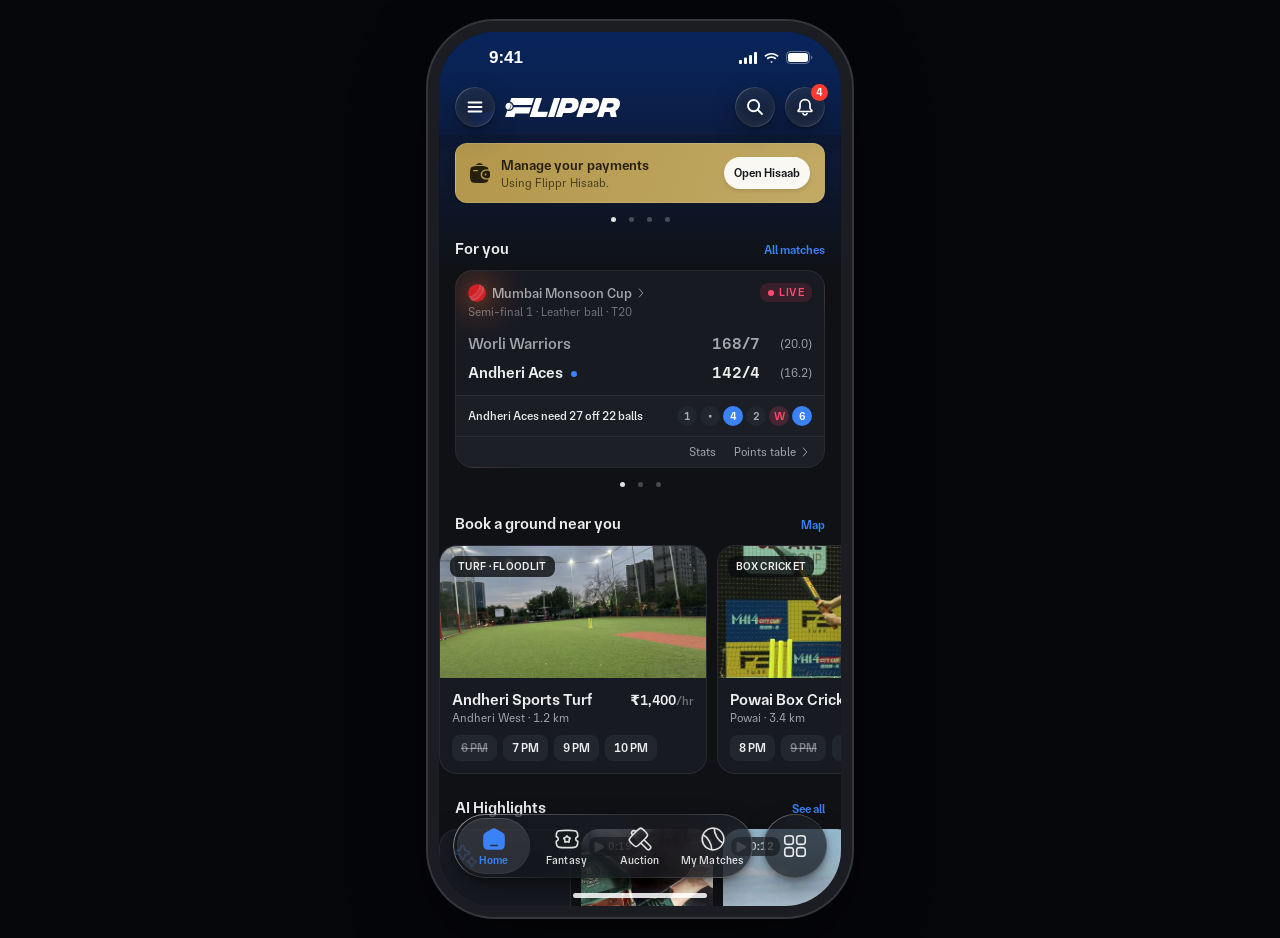
==== commit 15fb4452: "Home: light mode + Appearance switch (Dark/Light/System) in sidebar, persisted" ====
--- a/index.html
+++ b/index.html
@@ -3,9 +3,23 @@
 <head>
 <meta charset="utf-8">
 <meta name="viewport" content="width=device-width, initial-scale=1, viewport-fit=cover">
-<meta name="theme-color" content="#08245A">
+<meta name="theme-color" content="#08245A" id="metaThemeColor">
 <title>Flippr</title>
 <link rel="icon" href="data:,">
+<script>(function(){
+  var k='flippr-theme',pref=localStorage.getItem(k);
+  if(pref!=='dark'&&pref!=='light'&&pref!=='system')pref='dark';
+  function resolved(p){return p==='system'?(matchMedia('(prefers-color-scheme: light)').matches?'light':'dark'):p;}
+  function apply(){
+    var t=resolved(pref);
+    document.documentElement.setAttribute('data-theme',t);
+    var m=document.getElementById('metaThemeColor')||document.querySelector('meta[name=theme-color]');
+    if(m)m.setAttribute('content',t==='light'?'#DCE8FF':'#08245A');
+  }
+  apply();
+  if(pref==='system')matchMedia('(prefers-color-scheme: light)').addEventListener('change',function(){apply();if(window.FLThemeSync)FLThemeSync();});
+  window.FLTheme={get:function(){return pref},set:function(v){if(v!=='dark'&&v!=='light'&&v!=='system')return;pref=v;localStorage.setItem(k,v);apply();if(window.FLThemeSync)FLThemeSync();},resolved:resolved};
+})();</script>
 <script>if(location.search.includes('shot'))document.documentElement.classList.add('shot')</script>
 <link rel="stylesheet" href="css/base.css">
 <link rel="stylesheet" href="css/home.css">
@@ -34,9 +48,9 @@
   <div class="statusbar" aria-hidden="true">
     <span class="sb-time">9:41</span>
     <span class="sb-right">
-      <svg width="18" height="12" viewBox="0 0 18 12"><rect x="0" y="8" width="3" height="4" rx="1" fill="#fff"/><rect x="5" y="5.5" width="3" height="6.5" rx="1" fill="#fff"/><rect x="10" y="3" width="3" height="9" rx="1" fill="#fff"/><rect x="15" y="0" width="3" height="12" rx="1" fill="#fff"/></svg>
-      <svg width="17" height="12" viewBox="0 0 17 12"><path fill="#fff" d="M8.5 2.6c2.3 0 4.4.9 6 2.4l1.2-1.2C13.8 1.9 11.3.9 8.5.9S3.2 1.9 1.3 3.8l1.2 1.2c1.6-1.5 3.7-2.4 6-2.4zm0 3.4c1.4 0 2.6.5 3.6 1.4l1.2-1.2c-1.2-1.2-2.9-1.9-4.8-1.9s-3.6.7-4.8 1.9l1.2 1.2c1-.9 2.2-1.4 3.6-1.4zm0 3.3c.5 0 1 .2 1.3.5L8.5 11.1 7.2 9.8c.3-.3.8-.5 1.3-.5z"/></svg>
-      <svg width="27" height="13" viewBox="0 0 27 13"><rect x=".5" y=".5" width="23" height="12" rx="3.8" fill="none" stroke="#fff" stroke-opacity=".4"/><rect x="2" y="2" width="20" height="9" rx="2.5" fill="#fff"/><path d="M25 4.5v4c.8-.3 1.3-1.1 1.3-2s-.5-1.7-1.3-2z" fill="#fff" fill-opacity=".4"/></svg>
+      <svg width="18" height="12" viewBox="0 0 18 12"><rect x="0" y="8" width="3" height="4" rx="1" fill="currentColor"/><rect x="5" y="5.5" width="3" height="6.5" rx="1" fill="currentColor"/><rect x="10" y="3" width="3" height="9" rx="1" fill="currentColor"/><rect x="15" y="0" width="3" height="12" rx="1" fill="currentColor"/></svg>
+      <svg width="17" height="12" viewBox="0 0 17 12"><path fill="currentColor" d="M8.5 2.6c2.3 0 4.4.9 6 2.4l1.2-1.2C13.8 1.9 11.3.9 8.5.9S3.2 1.9 1.3 3.8l1.2 1.2c1.6-1.5 3.7-2.4 6-2.4zm0 3.4c1.4 0 2.6.5 3.6 1.4l1.2-1.2c-1.2-1.2-2.9-1.9-4.8-1.9s-3.6.7-4.8 1.9l1.2 1.2c1-.9 2.2-1.4 3.6-1.4zm0 3.3c.5 0 1 .2 1.3.5L8.5 11.1 7.2 9.8c.3-.3.8-.5 1.3-.5z"/></svg>
+      <svg width="27" height="13" viewBox="0 0 27 13"><rect x=".5" y=".5" width="23" height="12" rx="3.8" fill="none" stroke="currentColor" stroke-opacity=".4"/><rect x="2" y="2" width="20" height="9" rx="2.5" fill="currentColor"/><path d="M25 4.5v4c.8-.3 1.3-1.1 1.3-2s-.5-1.7-1.3-2z" fill="currentColor" fill-opacity=".4"/></svg>
     </span>
   </div>
 
--- a/css/base.css
+++ b/css/base.css
@@ -26,7 +26,7 @@
 .screen{position:absolute;inset:0;border-radius:56px;overflow:hidden;background:var(--l0);isolation:isolate}
 @media (max-width:500px){body{background:var(--l0)}.stage{padding:0;display:block;height:100%}.phone{width:100%;height:100%;border-radius:0;box-shadow:none}.screen{border-radius:0}.statusbar,.home-indicator{display:none}:root{--top:max(env(safe-area-inset-top),12px);--bottom:max(env(safe-area-inset-bottom),8px)}}
 html.shot .stage{padding:0;display:block} html.shot .phone,html.shot .screen{border-radius:0;box-shadow:none}
-.statusbar{position:absolute;top:0;left:0;right:0;height:47px;z-index:40;display:flex;align-items:center;justify-content:space-between;padding:4px 28px 0 50px;font-family:-apple-system,"SF Pro Text","Helvetica Neue",sans-serif;pointer-events:none}
+.statusbar{position:absolute;top:0;left:0;right:0;height:47px;z-index:40;display:flex;align-items:center;justify-content:space-between;padding:4px 28px 0 50px;font-family:-apple-system,"SF Pro Text","Helvetica Neue",sans-serif;pointer-events:none;color:#fff}
 .sb-time{font-size:17px;font-weight:600}.sb-right{display:flex;gap:6px;align-items:center}
 .home-indicator{position:absolute;bottom:8px;left:50%;transform:translateX(-50%);width:134px;height:5px;border-radius:3px;background:rgba(255,255,255,.85);z-index:41}
 /* icon: <i class="ic" style="--m:url(icons/NAME.svg)"></i> — tinted by currentColor */
@@ -38,8 +38,8 @@
 .view.on{display:block;animation:vfade .18s ease-out}
 @keyframes vfade{from{opacity:.4}to{opacity:1}}
 /* glass header */
-.header{position:absolute;top:0;left:0;right:0;z-index:30;padding-top:var(--top);background:linear-gradient(180deg,#08245A 0%,#0A2150 55%,#0C1C3F 100%);transition:box-shadow .2s}
-.header.scrolled{box-shadow:0 1px 0 rgba(255,255,255,.06),0 10px 24px -12px rgba(0,0,0,.6)}
+.header{position:absolute;top:0;left:0;right:0;z-index:30;padding-top:var(--top);background:transparent;isolation:isolate;--header-alpha:1}
+.header::before{content:"";position:absolute;inset:0;z-index:-1;background:linear-gradient(180deg,#08245A 0%,#0A2150 55%,#0C1C3F 100%);opacity:var(--header-alpha);pointer-events:none}
 /* scroll-under tail: continues the header blue into the page and scrolls away (AppGradients.headerHomeScrollUnder, dark) */
 #v-home{background:linear-gradient(180deg,#0C1C3F 0,#0D1830 calc(var(--top) + 96px),#0F1115 calc(var(--top) + 190px)) no-repeat;background-attachment:local}
 .hrow{height:56px;display:flex;align-items:center;padding:0 16px;gap:10px}
@@ -114,5 +114,56 @@
 .toast{position:absolute;left:50%;bottom:calc(var(--bottom) + 72px);transform:translate(-50%,8px);z-index:60;padding:10px 14px;border-radius:var(--r-m);background:var(--l2);border:1px solid var(--line);font-size:var(--fs-s);font-weight:500;opacity:0;pointer-events:none;transition:opacity .2s,transform .2s;white-space:nowrap}
 .toast.on{opacity:1;transform:translate(-50%,0)}
 @media (max-width:500px){.statusbar,.home-indicator{display:none}}
-.header::after{content:"";position:absolute;left:0;right:0;top:100%;height:18px;background:linear-gradient(#0C1C3F,rgba(12,28,63,0));pointer-events:none;opacity:0;transition:opacity .2s}
-.header.scrolled::after{opacity:1}
+
+.carousel + .sec{margin-top:14px}
+/* iOS 26 scroll-edge effect: once the gradient has faded, content under the bar is softened by a progressive blur + dim, not an opaque bar */
+.header::after{content:"";position:absolute;left:0;right:0;top:0;bottom:-28px;z-index:-2;pointer-events:none;opacity:calc(1 - var(--header-alpha));
+  background:linear-gradient(180deg,rgba(15,17,21,.86) 0%,rgba(15,17,21,.62) 62%,rgba(15,17,21,0) 100%);
+  -webkit-backdrop-filter:blur(10px);backdrop-filter:blur(10px);
+  -webkit-mask:linear-gradient(180deg,#000 0%,#000 58%,transparent 100%);mask:linear-gradient(180deg,#000 0%,#000 58%,transparent 100%)}
+
+/* t1162u: tab bar + More = denser iOS 26 Liquid Glass (regular variant): heavy blur, dark tint ~60%, specular top, 1px inner rim, soft shadow */
+.navbar.glass,.nav-more.glass{
+  background:rgba(30,32,40,.28);
+  -webkit-backdrop-filter:blur(28px) saturate(1.9) brightness(.96);backdrop-filter:blur(28px) saturate(1.9) brightness(.96);
+  box-shadow:inset 0 1px 0 rgba(255,255,255,.22),inset 0 0 0 1px rgba(255,255,255,.07),inset 0 -8px 16px -12px rgba(255,255,255,.16),0 12px 30px -8px rgba(0,0,0,.6),0 2px 6px rgba(0,0,0,.3)}
+.navbar.glass::before,.nav-more.glass::before{background:linear-gradient(180deg,rgba(24,26,33,.58),rgba(16,18,23,.66))}
+.navbar.glass.lens,.nav-more.glass.lens{-webkit-backdrop-filter:var(--lens) blur(24px) saturate(1.9) brightness(.96);backdrop-filter:var(--lens) blur(24px) saturate(1.9) brightness(.96)}
+
+/* ---------- light theme (dark values above unchanged) ---------- */
+html[data-theme="light"]{
+  --l0:#F2F3F7;--l1:#FFFFFF;--l2:#F0F1F5;
+  --line:rgba(0,0,0,.08);
+  --t1:rgba(0,0,0,.90);--t2:rgba(0,0,0,.60);--t3:rgba(0,0,0,.42);
+  --accent:#2563EB;--accent-soft:rgba(37,99,235,.12);
+  --live:#E11D48;--won:#059669;
+}
+html[data-theme="light"] body{background:#E3E5EA}
+html[data-theme="light"] .phone{box-shadow:0 0 0 11px #eceef2,0 0 0 13px #d8dbe2,0 30px 80px rgba(0,0,0,.18)}
+html[data-theme="light"] .statusbar{color:#000}
+html[data-theme="light"] .home-indicator{background:rgba(0,0,0,.32)}
+html[data-theme="light"] .header::before{background:linear-gradient(180deg,#DCE8FF 0%,#E6EEFF 52%,#F2F3F7 100%)}
+html[data-theme="light"] #v-home{background:linear-gradient(180deg,#E0EAFF 0,#EBF1FB calc(var(--top) + 96px),#F2F3F7 calc(var(--top) + 190px)) no-repeat;background-attachment:local}
+html[data-theme="light"] .header::after{background:linear-gradient(180deg,rgba(255,255,255,.82) 0%,rgba(255,255,255,.58) 62%,rgba(255,255,255,0) 100%)}
+html[data-theme="light"] .hbtn{color:rgba(0,0,0,.88)}
+html[data-theme="light"] .scrim{background:rgba(0,0,0,.38)}
+html[data-theme="light"] .pill.live{background:rgba(225,29,72,.12);color:var(--live)}
+html[data-theme="light"] .pill.done{background:rgba(5,150,105,.12);color:var(--won)}
+html[data-theme="light"] .balls .bw{background:rgba(225,29,72,.14);color:var(--live)}
+html[data-theme="light"] .glass{
+  background:rgba(255,255,255,.68);
+  -webkit-backdrop-filter:blur(26px) saturate(1.85) brightness(1.04);backdrop-filter:blur(26px) saturate(1.85) brightness(1.04);
+  box-shadow:inset 0 1px 0 rgba(255,255,255,.92),inset 0 0 0 1px rgba(0,0,0,.06),inset 0 -10px 18px -14px rgba(255,255,255,.55),0 8px 24px -6px rgba(0,0,0,.14),0 1px 3px rgba(0,0,0,.08)}
+html[data-theme="light"] .glass::before{background:linear-gradient(180deg,rgba(255,255,255,.52),rgba(255,255,255,.34))}
+html[data-theme="light"] .glass::after{background:linear-gradient(135deg,rgba(255,255,255,.95) 0%,rgba(255,255,255,.35) 24%,rgba(255,255,255,0) 48%,rgba(255,255,255,0) 60%,rgba(0,0,0,.04) 82%,rgba(0,0,0,.07) 100%)}
+html[data-theme="light"] .glass.lens{-webkit-backdrop-filter:var(--lens) saturate(1.85) brightness(1.04);backdrop-filter:var(--lens) saturate(1.85) brightness(1.04)}
+html[data-theme="light"] .navbar.glass,html[data-theme="light"] .nav-more.glass{
+  background:rgba(255,255,255,.66);
+  -webkit-backdrop-filter:blur(28px) saturate(1.9) brightness(1.03);backdrop-filter:blur(28px) saturate(1.9) brightness(1.03);
+  box-shadow:inset 0 1px 0 rgba(255,255,255,.95),inset 0 0 0 1px rgba(0,0,0,.06),inset 0 -8px 16px -12px rgba(255,255,255,.7),0 12px 28px -8px rgba(0,0,0,.16),0 2px 6px rgba(0,0,0,.08)}
+html[data-theme="light"] .navbar.glass::before,html[data-theme="light"] .nav-more.glass::before{background:linear-gradient(180deg,rgba(255,255,255,.58),rgba(248,249,252,.48))}
+html[data-theme="light"] .navbar.glass.lens,html[data-theme="light"] .nav-more.glass.lens{-webkit-backdrop-filter:var(--lens) blur(26px) saturate(1.9) brightness(1.03);backdrop-filter:var(--lens) blur(26px) saturate(1.9) brightness(1.03)}
+html[data-theme="light"] .nav-more{color:rgba(0,0,0,.86)}
+html[data-theme="light"] .nav-ind{background:rgba(255,255,255,.92);box-shadow:inset 0 1px 0 rgba(255,255,255,1),inset 0 -1px 0 rgba(0,0,0,.05),0 1px 2px rgba(0,0,0,.06)}
+html[data-theme="light"] .nav-item{color:rgba(0,0,0,.62)}
+html[data-theme="light"] .nav-item.on{color:var(--accent)}
--- a/css/home.css
+++ b/css/home.css
@@ -143,3 +143,30 @@
 .banner .b1,.banner .b2{white-space:nowrap;overflow:hidden;text-overflow:ellipsis}
 .banner .b1{line-height:20px}.banner .b2{margin-top:0}
 .trow .sc.ytb{font-size:var(--fs-s);font-weight:500;color:var(--t3)}
+
+/* t1162u: match card back at full content width, one per page, no peek */
+.hscroll.mrail{gap:16px;scroll-padding:0 16px}
+.hscroll.mrail::after{display:none}
+.mrail .card.live{width:100%;scroll-snap-align:start;scroll-snap-stop:always}
+.mrail + .page-control{margin-top:4px}
+/* t1164u: AI Highlights as 9:16 reels */
+.hl{width:132px;height:auto;aspect-ratio:9/16}
+.hl.make{justify-content:space-between}
+.mrail .balls{gap:3px}.mrail .balls span{width:20px;height:20px}
+
+.dr-item.dr-theme{width:100%;text-align:left}
+.dr-theme-panel{padding:0 16px 12px 20px}
+.dr-theme-panel .seg{margin:0}
+.dr-theme-panel .theme-seg button{font-size:13px;height:32px}
+
+html[data-theme="light"] .page-control button::after{background:rgba(0,0,0,.22)}
+html[data-theme="light"] .page-control button.on::after{background:rgba(0,0,0,.72)}
+html[data-theme="light"] .match-links{background:rgba(0,0,0,.03)}
+html[data-theme="light"] .live-foot{background:rgba(0,0,0,.025)}
+html[data-theme="light"] .bar{background:rgba(0,0,0,.08)}
+html[data-theme="light"] .banner{border-color:rgba(0,0,0,.06);box-shadow:0 3px 10px rgba(0,0,0,.1)}
+html[data-theme="light"] .chip-ov{background:rgba(255,255,255,.88);color:rgba(0,0,0,.88)}
+/* light: reel captions/duration sit on photos with a dark scrim, so they stay white (fix over Cursor pass) */
+html[data-theme="light"] .hl:not(.make) .cap b,html[data-theme="light"] .hl:not(.make) .dur{color:#fff}
+html[data-theme="light"] .hl:not(.make) .cap span{color:rgba(255,255,255,.72)}
+html[data-theme="light"] .chip-ov{color:#fff}
